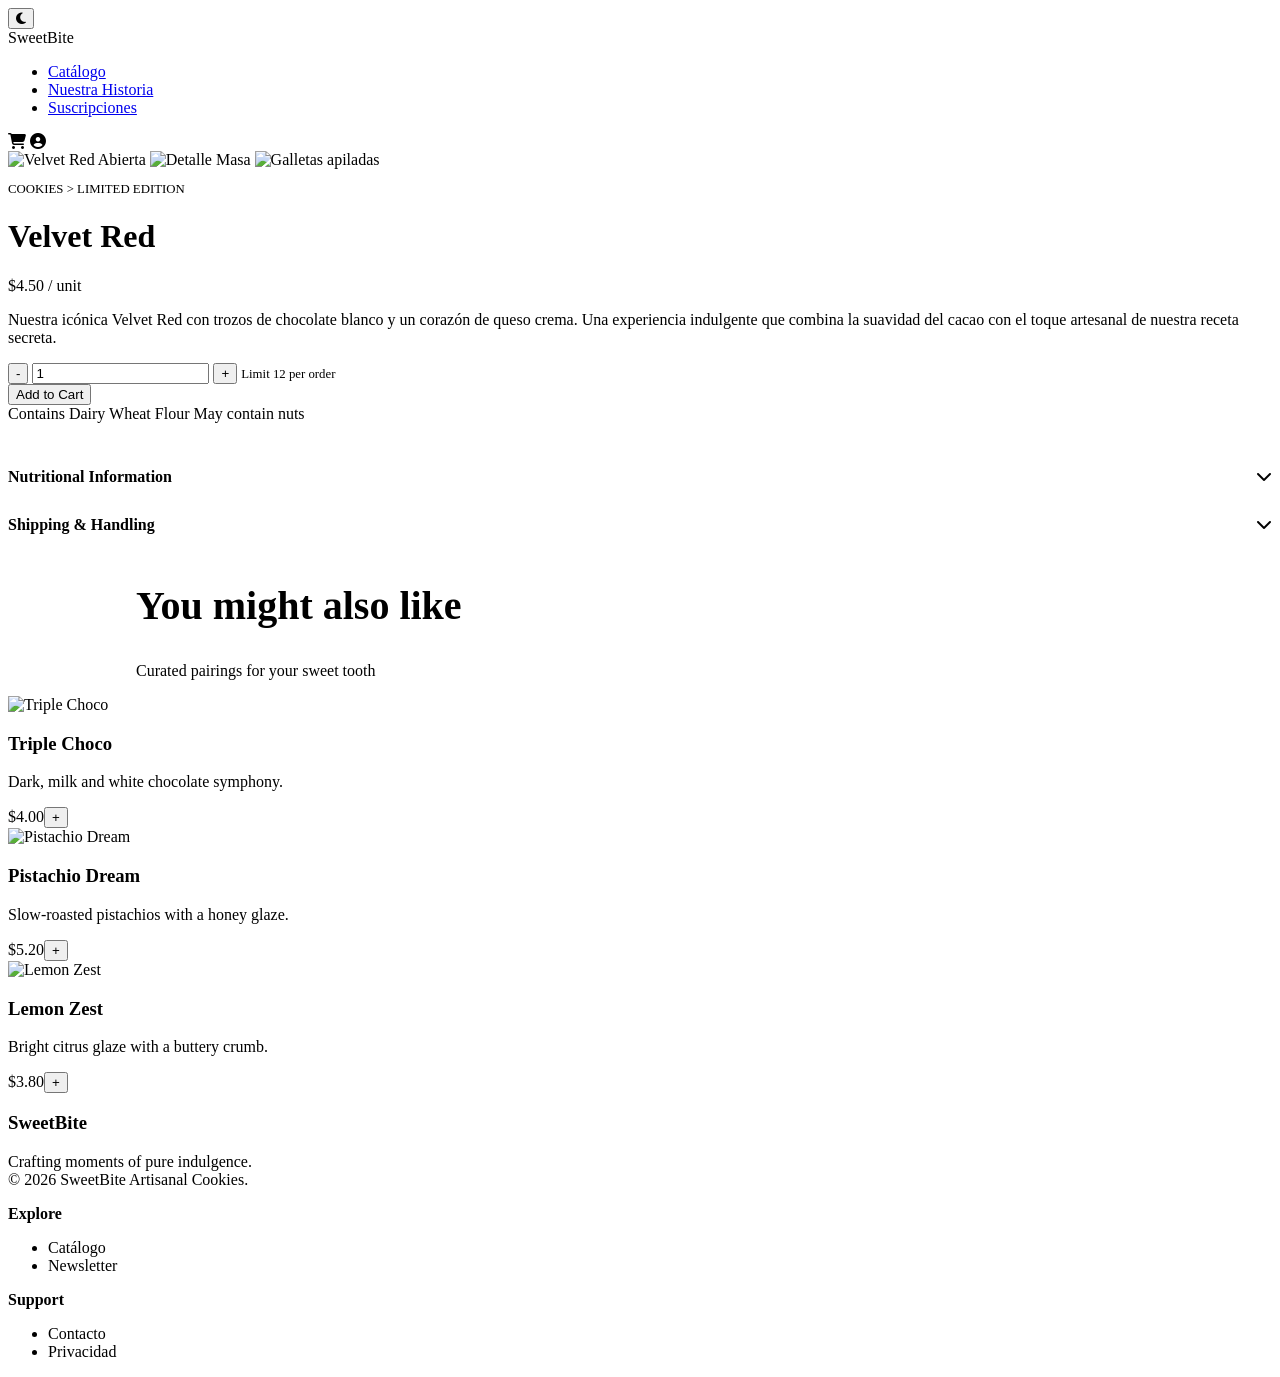
==== tienda.html @ d4d76c00 "SweetBite 1.1" ====
<!DOCTYPE html>
<html lang="es">
<head>
    <meta charset="UTF-8">
    <meta name="viewport" content="width=device-width, initial-scale=1.0">
    <title>SweetBite | Velvet Red</title>
    <link rel="stylesheet" href="styles.css">
    <link rel="stylesheet" href="https://cdnjs.cloudflare.com/ajax/libs/font-awesome/6.4.0/css/all.min.css">
</head>
<body>

    <div class="top-bar">
        <button id="theme-toggle" class="btn-theme"><i class="fas fa-moon"></i></button>
    </div>

    <header>
        <nav class="navbar">
            <div class="logo">SweetBite</div>
            <ul class="nav-links">
                <li><a href="index.html">Catálogo</a></li>
                <li><a href="#">Nuestra Historia</a></li>
                <li><a href="#">Suscripciones</a></li>
            </ul>
            <div class="nav-icons">
                <i class="fas fa-shopping-cart"></i>
                <i class="fas fa-user-circle"></i>
            </div>
        </nav>
    </header>

    <main class="product-detail">
        <div class="product-gallery">
            <img class="main-img" src="https://images.unsplash.com/photo-1618923850106-920fdfbf5263?auto=format&fit=crop&q=80" alt="Velvet Red Abierta">
            <img class="sub-img" src="https://images.unsplash.com/photo-1621303837174-89787a7d4729?auto=format&fit=crop&q=80" alt="Detalle Masa">
            <img class="sub-img" src="https://images.unsplash.com/photo-1558961363-fa8fdf82db35?auto=format&fit=crop&q=80" alt="Galletas apiladas">
        </div>

        <div class="product-data">
            <p style="text-transform: uppercase; font-size: 0.8rem; color: var(--text-muted);">Cookies > Limited Edition</p>
            <h1>Velvet Red</h1>
            <p class="price">$4.50 <span style="font-size: 1rem; color: var(--text-muted); font-weight: normal;">/ unit</span></p>
            
            <p>Nuestra icónica Velvet Red con trozos de chocolate blanco y un corazón de queso crema. Una experiencia indulgente que combina la suavidad del cacao con el toque artesanal de nuestra receta secreta.</p>
            
            <div class="qty-selector">
                <button class="qty-btn" id="btn-minus">-</button>
                <input type="text" id="qty-input" class="qty-input" value="1" readonly>
                <button class="qty-btn" id="btn-plus">+</button>
                <span style="font-size: 0.8rem; color: var(--text-muted);">Limit 12 per order</span>
            </div>

            <button class="btn-primary btn-large" onclick="alert('¡Añadido al carrito!')">Add to Cart</button>

            <div class="tags" style="margin-bottom: 30px;">
                <span>Contains Dairy</span>
                <span>Wheat Flour</span>
                <span>May contain nuts</span>
            </div>

            <div style="border-top: 1px solid var(--border-color); padding: 15px 0; display: flex; justify-content: space-between;">
                <strong>Nutritional Information</strong> <i class="fas fa-chevron-down"></i>
            </div>
            <div style="border-top: 1px solid var(--border-color); border-bottom: 1px solid var(--border-color); padding: 15px 0; display: flex; justify-content: space-between;">
                <strong>Shipping & Handling</strong> <i class="fas fa-chevron-down"></i>
            </div>
        </div>
    </main>

    <section style="background-color: var(--bg-color);">
        <h2 style="padding-left: 10vw; font-size: 2.5rem;">You might also like</h2>
        <p style="padding-left: 10vw; color: var(--text-muted);">Curated pairings for your sweet tooth</p>
        
        <div class="product-grid">
            <div class="product-card">
                <img src="https://images.unsplash.com/photo-1499636136210-6f4ee915583e?auto=format&fit=crop&q=80" alt="Triple Choco">
                <div class="product-info">
                    <h3>Triple Choco</h3>
                    <p>Dark, milk and white chocolate symphony.</p>
                    <div class="price-row"><span>$4.00</span><button class="btn-add">+</button></div>
                </div>
            </div>
            <div class="product-card">
                <img src="https://images.unsplash.com/photo-1556910103-1c02745aae4d?auto=format&fit=crop&q=80" alt="Pistachio Dream">
                <div class="product-info">
                    <h3>Pistachio Dream</h3>
                    <p>Slow-roasted pistachios with a honey glaze.</p>
                    <div class="price-row"><span>$5.20</span><button class="btn-add">+</button></div>
                </div>
            </div>
            <div class="product-card">
                <img src="https://images.unsplash.com/photo-1605666807892-8c11d020bed5?auto=format&fit=crop&q=80" alt="Lemon Zest">
                <div class="product-info">
                    <h3>Lemon Zest</h3>
                    <p>Bright citrus glaze with a buttery crumb.</p>
                    <div class="price-row"><span>$3.80</span><button class="btn-add">+</button></div>
                </div>
            </div>
        </div>
    </section>

    <footer>
        <div>
            <h3>SweetBite</h3>
            <p>Crafting moments of pure indulgence.<br>© 2026 SweetBite Artisanal Cookies.</p>
        </div>
        <div>
            <p><strong>Explore</strong></p>
            <ul><li>Catálogo</li><li>Newsletter</li></ul>
        </div>
        <div>
            <p><strong>Support</strong></p>
            <ul><li>Contacto</li><li>Privacidad</li></ul>
        </div>
    </footer>

    <script src="app.js"></script>
</body>
</html>
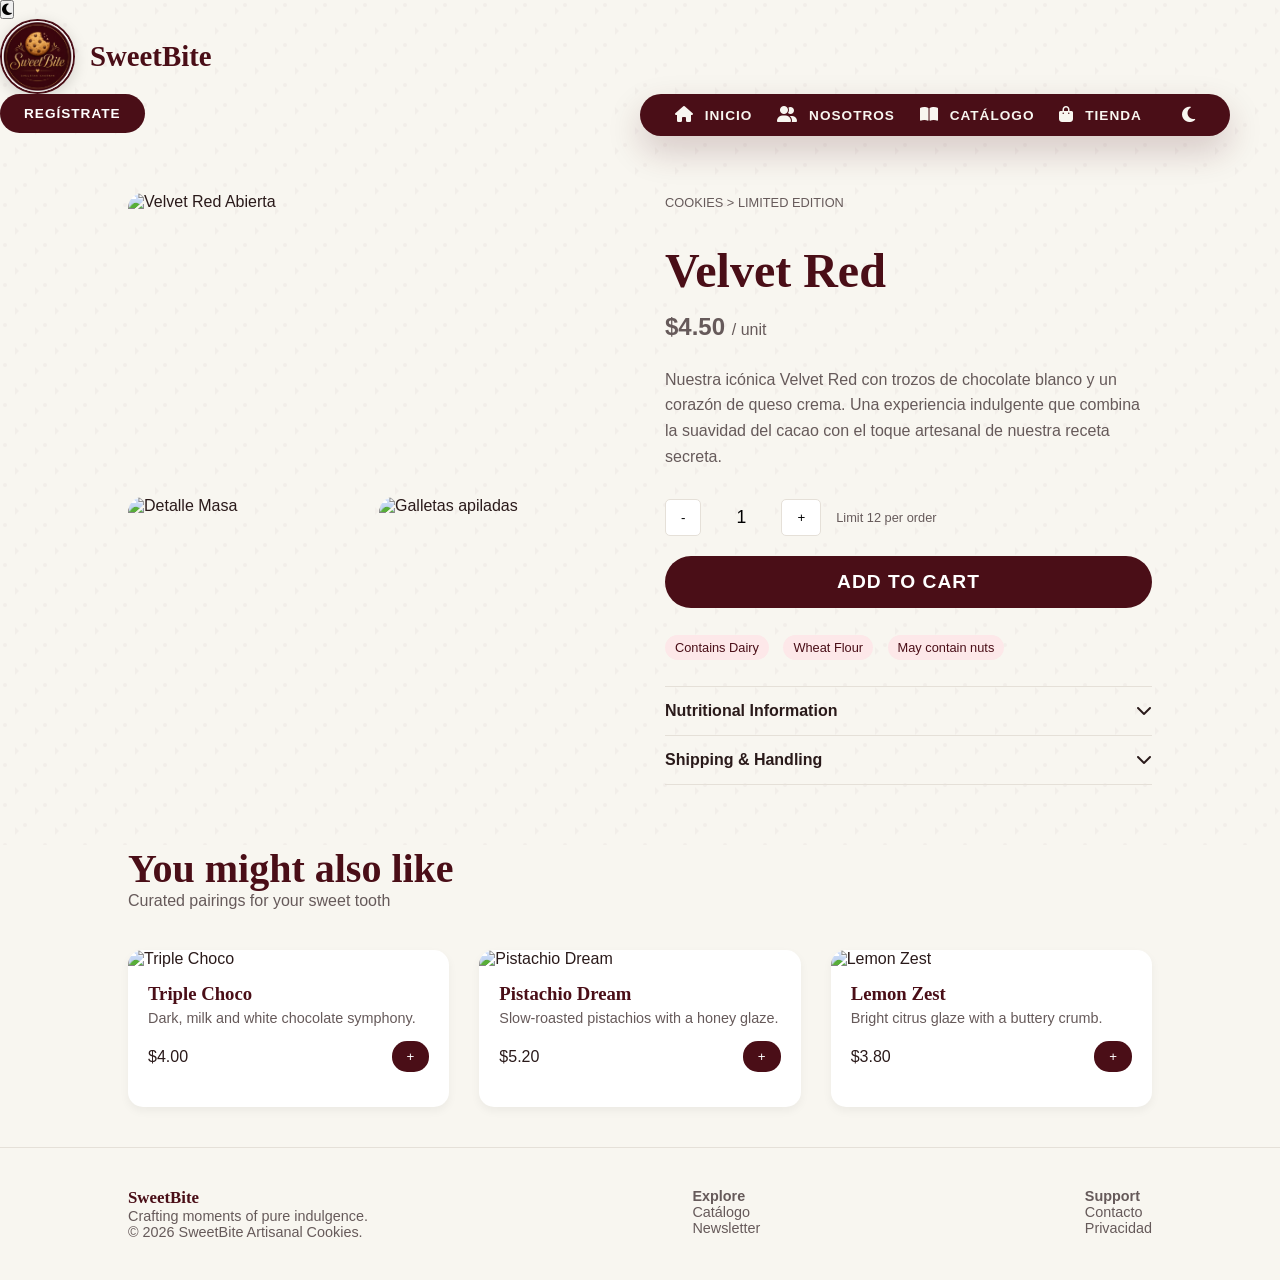
==== commit 033aa48e: "SweetBite 1.5" ====
--- a/tienda.html
+++ b/tienda.html
@@ -14,18 +14,30 @@
     </div>
 
     <header>
+        <div class="brand-logo">
+            <img src="assets/img/icono.png" alt="SweetBite Logo">
+            <span class="brand-name">SweetBite</span>
+        </div>
         <nav class="navbar">
-            <div class="logo">SweetBite</div>
             <ul class="nav-links">
-                <li><a href="index.html">Catálogo</a></li>
-                <li><a href="#">Nuestra Historia</a></li>
-                <li><a href="#">Suscripciones</a></li>
+                <li><a href="index.html"><i class="fas fa-home"></i> Inicio</a></li>
+                <li><a href="#"><i class="fas fa-user-friends"></i> Nosotros</a></li>
+                <li><a href="#"><i class="fas fa-book-open"></i> Catálogo</a></li>
+                <li><a href="tienda.html"><i class="fas fa-shopping-bag"></i> Tienda</a></li>
             </ul>
+            
             <div class="nav-icons">
-                <i class="fas fa-shopping-cart"></i>
-                <i class="fas fa-user-circle"></i>
+                <button class="btn-theme-nav" id="theme-toggle" title="Cambiar modo">
+                    <i class="fas fa-moon"></i>
+                </button>
             </div>
         </nav>
+        
+        <div class="header-actions">
+            <button class="btn-primary">Regístrate</button>
+        </div>
+        
+    </div>
     </header>
 
     <main class="product-detail">
--- a/styles.css
+++ b/styles.css
@@ -0,0 +1,356 @@
+/* ================= VARIABLES Y RESET ================= */
+:root {
+    --bg-color: #F8F6F0;       
+    --text-main: #2A1A1A;      
+    --text-muted: #665A5A;     
+    --burgundy: #4A0E17;       
+    --burgundy-hover: #2F080E; 
+    --pink-light: #FDE8E9;     
+    --white-cards: #FFFFFF;    
+    --border-color: #E5E0D8;   
+}
+
+body.dark-mode {
+    --bg-color: #121212;
+    --text-main: #EAEAEA;
+    --text-muted: #A0A0A0;
+    --burgundy: #7A192A;
+    --burgundy-hover: #9E2238;
+    --pink-light: #2A1A1C;
+    --white-cards: #1E1E1E;
+    --border-color: #333333;
+    background-image: none; 
+}
+
+* {
+    margin: 0;
+    padding: 0;
+    box-sizing: border-box;
+}
+
+body {
+    background-color: var(--bg-color);
+    background-image: url("data:image/svg+xml,%3Csvg width='40' height='40' viewBox='0 0 40 40' xmlns='http://www.w3.org/2000/svg'%3E%3Cg fill='%234A0E17' fill-opacity='0.03' fill-rule='evenodd'%3E%3Ccircle cx='5' cy='5' r='2'/%3E%3Ccircle cx='25' cy='25' r='2'/%3E%3Cpath d='M15 35 l4 -4 l-4 -4 z'/%3E%3Cpath d='M35 15 l4 -4 l-4 -4 z'/%3E%3C/g%3E%3C/svg%3E");
+    color: var(--text-main);
+    transition: background-color 0.3s, color 0.3s;
+    font-family: 'Montserrat', sans-serif;
+}
+
+h1, h2, h3, h4 {
+    font-family: 'Playfair Display', serif; 
+    color: var(--burgundy);
+}
+
+body.dark-mode h1, body.dark-mode h2, body.dark-mode h3 {
+    color: var(--text-main);
+}
+
+a { text-decoration: none; color: inherit; }
+ul { list-style: none; }
+
+/* ================= HEADER & NAVBAR (DISEÑO PÍLDORA) ================= */
+
+.header-wrapper {
+    display: flex;
+    align-items: center;
+    justify-content: space-between; 
+    padding: 15px 4vw;
+    position: sticky;
+    top: 0;
+    z-index: 100;
+    background-color: transparent;
+}
+
+/* Nuevo diseño para el contenedor del logo y título */
+.brand-logo {
+    display: flex;
+    align-items: center;
+    gap: 15px; 
+    cursor: pointer;
+}
+
+.brand-logo img {
+    width: 75px;
+    height: 75px;
+    border-radius: 50%; 
+    object-fit: cover;
+    border: 2px solid var(--burgundy); 
+    box-shadow: 0 4px 15px rgba(0,0,0,0.15);
+    transition: transform 0.3s;
+}
+
+.brand-logo img:hover {
+    transform: scale(1.05); 
+}
+
+/* Estilos para el título "SweetBite" */
+.brand-name {
+    font-family: 'Playfair Display', serif; 
+    font-size: 1.8rem;
+    font-weight: 700;
+    color: var(--burgundy);
+    transition: color 0.3s;
+}
+
+body.dark-mode .brand-name {
+    color: var(--text-main);
+}
+
+@keyframes float {
+    0% { transform: translate(-50%, 0px); }
+    50% { transform: translate(-50%, -8px); } 
+    100% { transform: translate(-50%, 0px); }
+}
+
+.navbar {
+    position: absolute; 
+    left: 50%;
+    animation: float 4s ease-in-out infinite; 
+    
+    display: flex;
+    align-items: center;
+    gap: 40px; 
+    padding: 12px 35px;
+    background-color: var(--burgundy);
+    border-radius: 50px;
+    box-shadow: 0 15px 35px rgba(74, 14, 23, 0.2);
+    width: max-content; 
+}
+
+.nav-links {
+    display: flex;
+    gap: 25px;
+    font-size: 0.85rem;
+    text-transform: uppercase;
+    letter-spacing: 1px;
+}
+
+.navbar .nav-links a {
+    color: var(--bg-color);
+    font-weight: 600;
+    transition: color 0.3s;
+}
+
+.nav-links a i {
+    margin-right: 6px; 
+    font-size: 1rem;
+}
+
+.navbar .nav-links a:hover {
+    color: var(--pink-light);
+}
+
+.nav-icons {
+    display: flex;
+    align-items: center;
+    gap: 20px;
+    color: var(--bg-color);
+    font-size: 1.1rem;
+}
+
+.btn-theme-nav {
+    background: transparent;
+    color: var(--bg-color);
+    border: none;
+    font-size: 1.1rem;
+    cursor: pointer;
+    display: flex;
+    align-items: center;
+    transition: color 0.3s, transform 0.3s;
+}
+
+.btn-theme-nav:hover {
+    color: var(--pink-light);
+    transform: scale(1.1);
+}
+
+/* ================= COMPONENTES GENERALES ================= */
+.btn-primary {
+    background-color: var(--burgundy);
+    color: white;
+    padding: 12px 24px;
+    border: none;
+    border-radius: 25px;
+    cursor: pointer;
+    transition: background 0.3s, transform 0.3s;
+    
+    /* Clonamos la fuente, tamaño y espaciado de la Navbar */
+    font-family: 'Montserrat', sans-serif;
+    font-size: 0.85rem;
+    font-weight: 600;
+    text-transform: uppercase;
+    letter-spacing: 1px;
+}
+
+.btn-primary:hover { 
+    background-color: var(--burgundy-hover); 
+    transform: translateY(-2px);
+}
+
+.section-title {
+    text-align: center;
+    font-size: 2.2rem;
+    margin-bottom: 40px;
+}
+
+/* ================= HERO CAROUSEL ================= */
+.hero-carousel {
+    position: relative;
+    height: 80vh;
+    min-height: 500px;
+    margin: 20px 4vw 60px 4vw;
+    border-radius: 30px;
+    overflow: hidden;
+}
+
+.carousel-slides, .slide, .carousel-overlay {
+    position: absolute;
+    top: 0;
+    left: 0;
+    width: 100%;
+    height: 100%;
+}
+
+.slide {
+    background-size: cover;
+    background-position: center;
+    opacity: 0;
+    transition: opacity 1s ease-in-out;
+}
+
+.slide.active {
+    opacity: 1;
+}
+
+.carousel-overlay {
+    background: linear-gradient(to right, rgba(20, 10, 10, 0.85) 0%, rgba(20, 10, 10, 0.4) 50%, transparent 100%);
+    z-index: 1;
+}
+
+.hero-content {
+    position: absolute;
+    top: 50%;
+    left: 8%;
+    transform: translateY(-50%);
+    z-index: 2;
+    max-width: 600px;
+    color: white;
+}
+
+.hero-content h1 {
+    color: white; 
+    font-size: 4rem;
+    line-height: 1.1;
+    margin-bottom: 20px;
+}
+
+.hero-content p {
+    font-size: 1.2rem;
+    color: #f0f0f0;
+    margin-bottom: 30px;
+    line-height: 1.5;
+}
+
+.btn-hero {
+    background-color: var(--bg-color);
+    color: var(--burgundy);
+    padding: 15px 30px;
+    border: none;
+    border-radius: 30px;
+    cursor: pointer;
+    font-size: 1.1rem;
+    font-weight: bold;
+    transition: transform 0.3s, background-color 0.3s;
+}
+
+.btn-hero:hover {
+    background-color: white;
+    transform: translateY(-3px);
+}
+
+/* ================= GRID DE PRODUCTOS ================= */
+.product-grid {
+    display: grid;
+    grid-template-columns: repeat(auto-fit, minmax(250px, 1fr));
+    gap: 30px;
+    padding: 40px 10vw;
+}
+
+.product-card {
+    background: var(--white-cards);
+    border-radius: 15px;
+    overflow: hidden;
+    padding-bottom: 20px;
+    box-shadow: 0 4px 10px rgba(0,0,0,0.05);
+}
+
+.product-card img { 
+    width: 100%; 
+    height: 250px; 
+    object-fit: cover; 
+}
+
+.product-info { padding: 15px 20px; }
+.product-info h3 { margin-bottom: 5px; }
+.product-info p { color: var(--text-muted); font-size: 0.9rem; margin-bottom: 15px; }
+.price-row { display: flex; justify-content: space-between; align-items: center; }
+.btn-add { background: var(--burgundy); color: white; border: none; padding: 8px 15px; border-radius: 15px; cursor: pointer; }
+
+/* ================= SECCIONES EXTRAS ================= */
+.quality-section { display: flex; padding: 60px 10vw; gap: 40px; align-items: center; }
+.quality-images { display: flex; gap: 15px; flex: 1; }
+.quality-images img { width: 48%; border-radius: 15px; object-fit: cover; }
+.quality-text { flex: 1; }
+.quality-text ul { margin-top: 20px; line-height: 2; }
+
+.testimonials { background-color: var(--pink-light); padding: 60px 10vw; text-align: center; }
+.test-grid { display: grid; grid-template-columns: repeat(3, 1fr); gap: 20px; margin-top: 30px; }
+.test-card { background: var(--white-cards); padding: 30px; border-radius: 10px; }
+
+.newsletter {
+    background-color: var(--burgundy);
+    color: white;
+    margin: 60px 10vw;
+    padding: 50px;
+    border-radius: 20px;
+    text-align: center;
+}
+.newsletter h2 { color: white; }
+.newsletter input { padding: 12px; width: 60%; max-width: 300px; border: none; border-radius: 5px; margin-right: 10px; }
+
+/* ================= TIENDA (PRODUCTO INDIVIDUAL) ================= */
+.product-detail { display: flex; padding: 60px 10vw; gap: 50px; }
+.product-gallery { flex: 1; display: grid; grid-template-columns: 1fr 1fr; gap: 15px; }
+.main-img { grid-column: span 2; width: 100%; border-radius: 15px; }
+.sub-img { width: 100%; border-radius: 15px; }
+
+.product-data { flex: 1; }
+.product-data h1 { font-size: 3rem; margin-bottom: 10px; }
+.product-data .price { font-size: 1.5rem; font-weight: bold; margin-bottom: 20px; }
+.product-data p { color: var(--text-muted); line-height: 1.6; margin-bottom: 30px; }
+
+.qty-selector { display: flex; align-items: center; gap: 15px; margin-bottom: 20px; }
+.qty-btn { background: var(--white-cards); border: 1px solid var(--border-color); padding: 10px 15px; cursor: pointer; border-radius: 5px;}
+.qty-input { width: 50px; text-align: center; border: none; background: transparent; font-size: 1.1rem;}
+
+.btn-large { width: 100%; padding: 15px; font-size: 1.2rem; border-radius: 30px; margin-bottom: 30px; }
+
+.tags span {
+    background: var(--pink-light);
+    color: var(--burgundy);
+    padding: 5px 10px;
+    border-radius: 15px;
+    font-size: 0.8rem;
+    margin-right: 10px;
+}
+
+/* ================= FOOTER ================= */
+footer {
+    display: flex;
+    justify-content: space-between;
+    padding: 40px 10vw;
+    background-color: var(--bg-color);
+    border-top: 1px solid var(--border-color);
+    font-size: 0.9rem;
+    color: var(--text-muted);
+}
